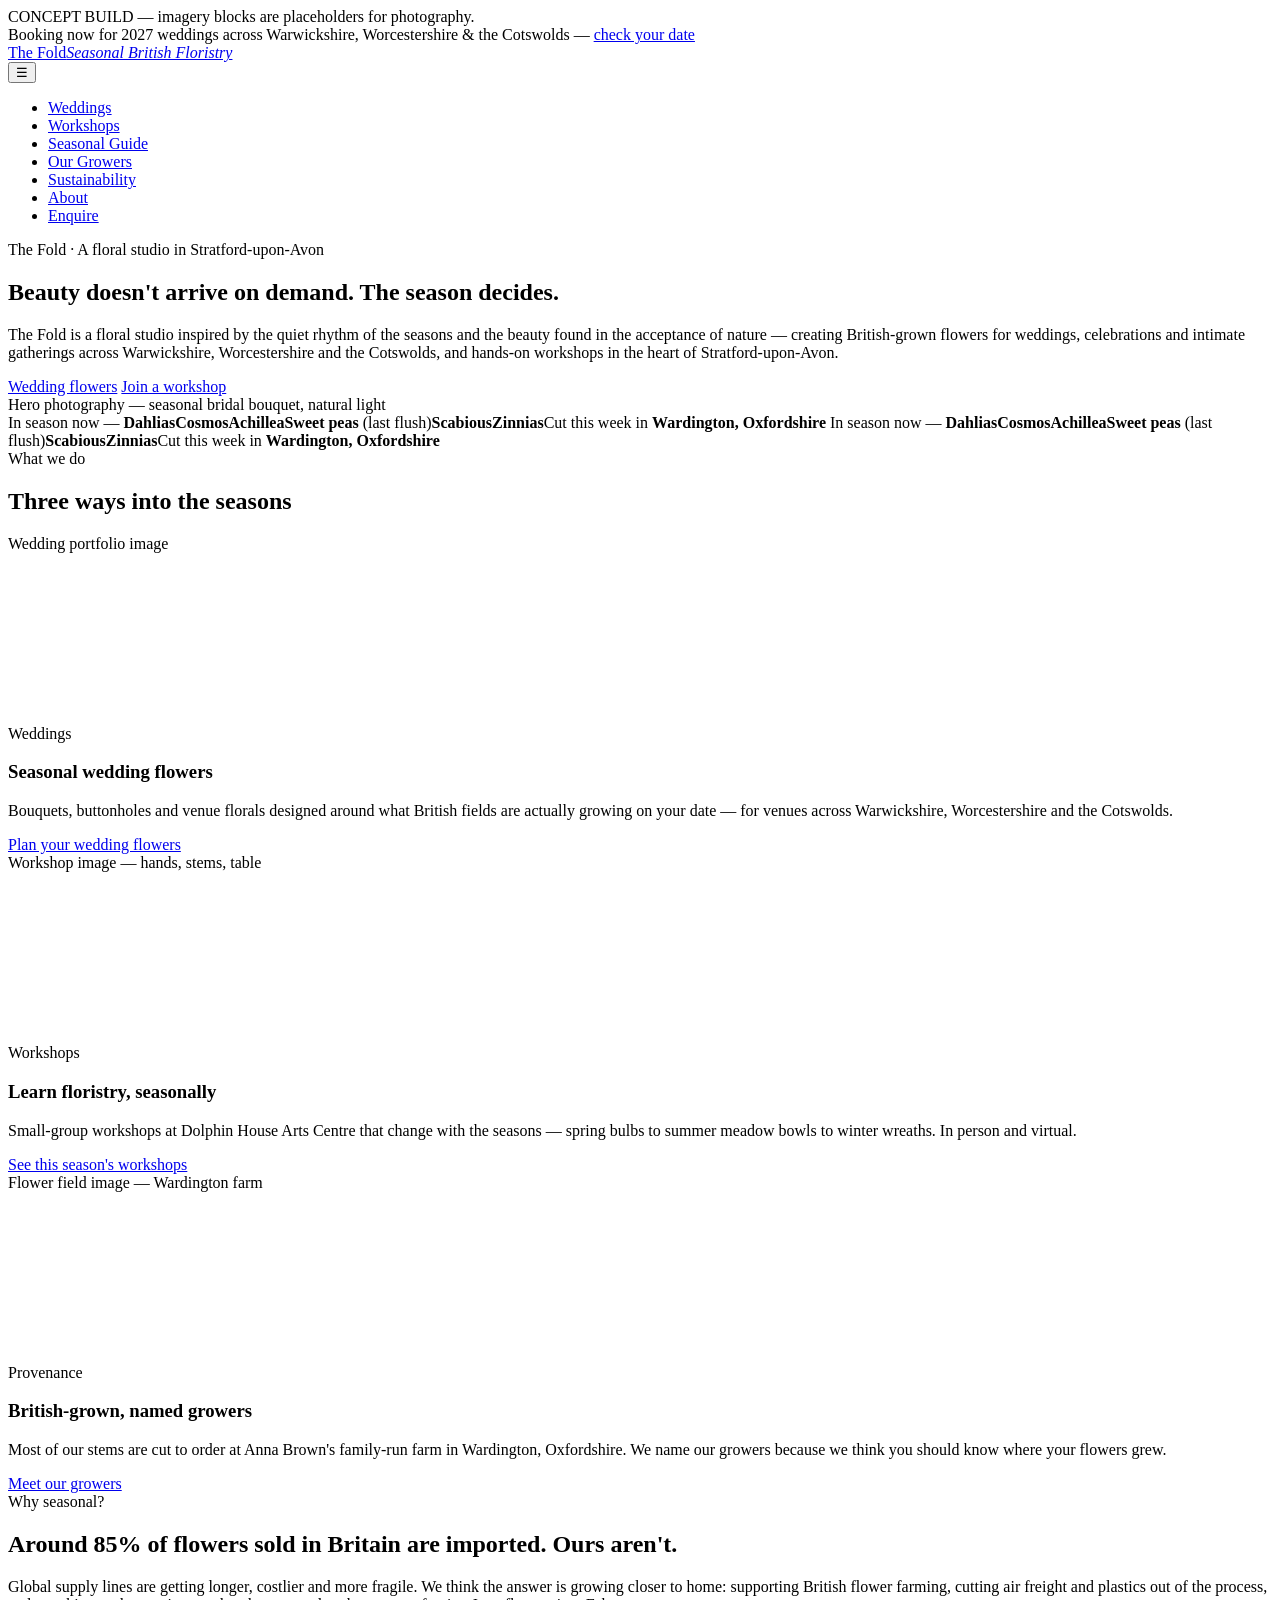
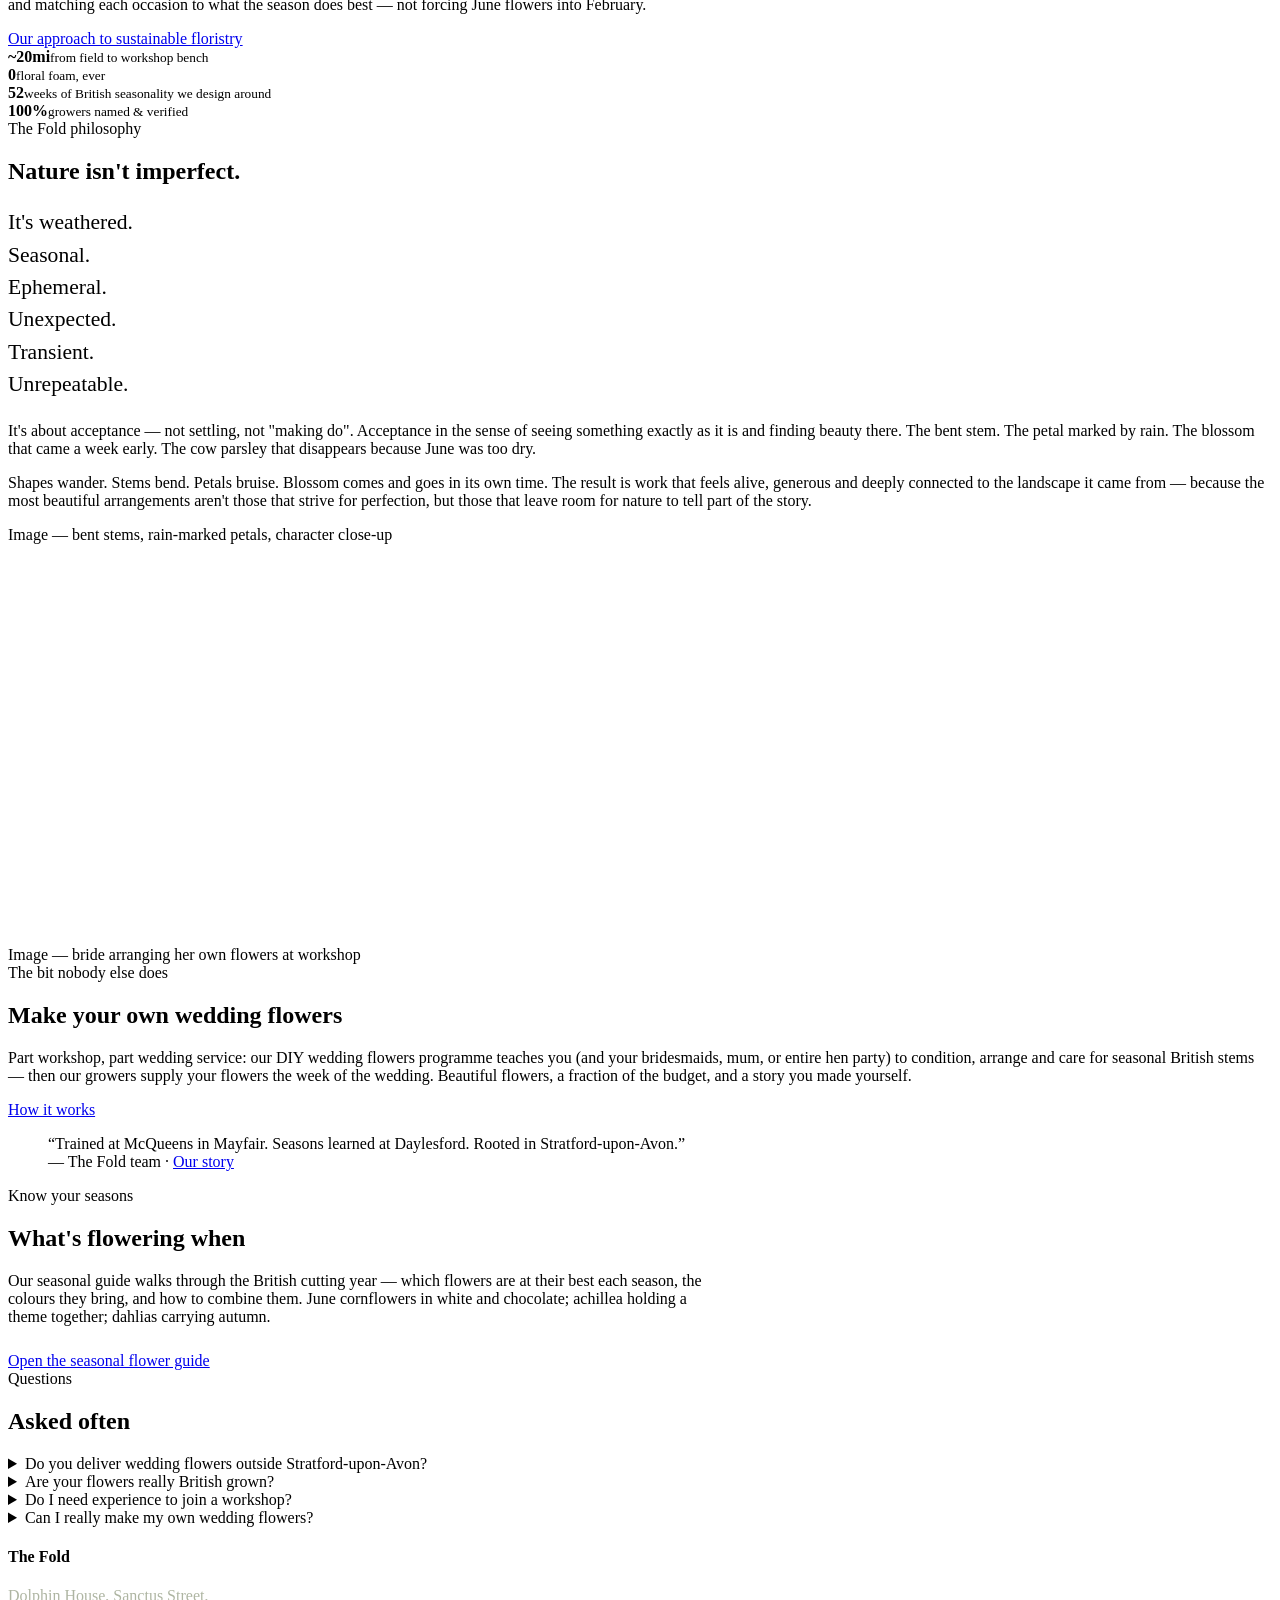
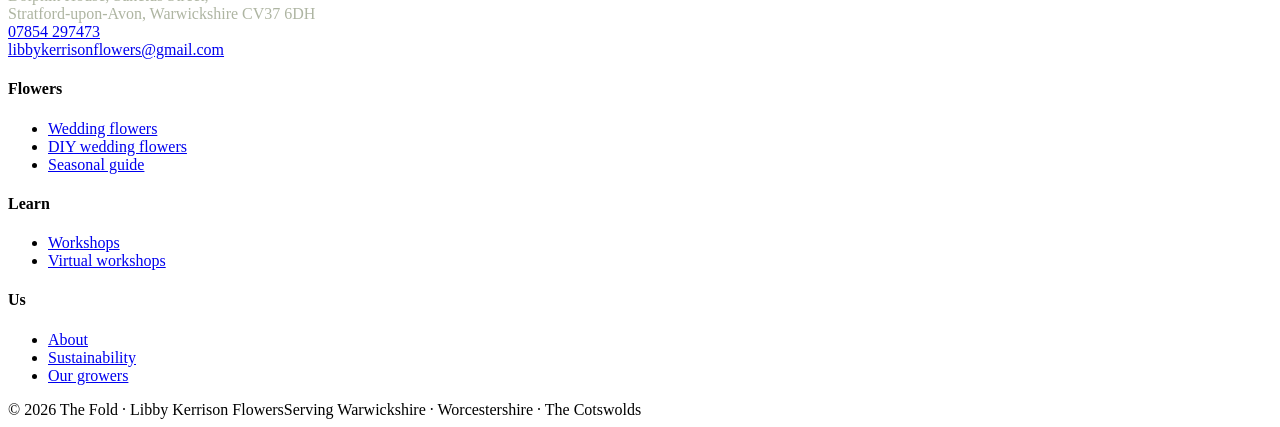
==== index.html @ e468b346 "New Pages" ====
<!DOCTYPE html>
<html lang="en-GB">
<head>
<meta charset="UTF-8">
<meta name="viewport" content="width=device-width, initial-scale=1">
<title>Seasonal British Wedding Flowers & Floristry Workshops | Stratford-upon-Avon | The Fold Floristry</title>
<meta name="description" content="Sustainable florist in Stratford-upon-Avon creating seasonal, British-grown wedding flowers across Warwickshire, Worcestershire & the Cotswolds — plus hands-on floristry workshops. McQueens-trained.">
<link rel="canonical" href="https://libbykerrisonflowers.co.uk/">
<meta property="og:title" content="The Fold — Seasonal British Floristry, Stratford-upon-Avon">
<meta property="og:description" content="Seasonal, British-grown wedding flowers and floristry workshops in the heart of Stratford-upon-Avon.">
<meta property="og:type" content="website">
<link rel="preconnect" href="https://fonts.googleapis.com">
<link rel="preconnect" href="https://fonts.gstatic.com" crossorigin>
<link href="https://fonts.googleapis.com/css2?family=Fraunces:opsz,wght@9..144,400;9..144,560;9..144,600&family=Inter:wght@400;500;600;700&display=swap" rel="stylesheet">
<link rel="stylesheet" href="css/style.css">
<script type="application/ld+json">
{
  "@context": "https://schema.org",
  "@type": "Florist",
  "name": "The Fold (Libby Kerrison Flowers)",
  "description": "Sustainable florist and flower school specialising in seasonal, British-grown flowers for weddings, events and hands-on workshops.",
  "address": {"@type": "PostalAddress","streetAddress": "Dolphin House, Sanctus Street","addressLocality": "Stratford-upon-Avon","addressRegion": "Warwickshire","postalCode": "CV37 6DH","addressCountry": "GB"},
  "telephone": "+44 7854 297473",
  "email": "libbykerrisonflowers@gmail.com",
  "url": "https://libbykerrisonflowers.co.uk/",
  "areaServed": ["Warwickshire","Worcestershire","Cotswolds","Stratford-upon-Avon"],
  "sameAs": ["https://www.instagram.com/libbykerrisonflowers"]
}
</script>
<script type="application/ld+json">
{
  "@context": "https://schema.org",
  "@type": "FAQPage",
  "mainEntity": [
    {"@type":"Question","name":"Do you deliver wedding flowers outside Stratford-upon-Avon?","acceptedAnswer":{"@type":"Answer","text":"Yes — we work with couples across Warwickshire, Worcestershire and the Cotswolds, and travel to venues throughout the region."}},
    {"@type":"Question","name":"Are your flowers really British grown?","acceptedAnswer":{"@type":"Answer","text":"The majority of our stems come from Anna Brown's family-run flower farm in Wardington, Oxfordshire, supplemented by a small network of verified British growers. In deep winter we are honest about what Britain can and cannot grow."}},
    {"@type":"Question","name":"Do I need experience to join a workshop?","acceptedAnswer":{"@type":"Answer","text":"None at all. Our workshops are designed for complete beginners as well as returning flower lovers, and every session ends with an arrangement you take home."}},
    {"@type":"Question","name":"Can I make my own wedding flowers?","acceptedAnswer":{"@type":"Answer","text":"Yes — our DIY wedding flowers programme teaches brides, grooms and wedding parties to condition, arrange and care for their own seasonal flowers, with our growers supplying the stems."}}
  ]
}
</script>
</head>
<body>
<div class="placeholder-note">CONCEPT BUILD — imagery blocks are placeholders for photography.</div>
<div class="top-note">Booking now for 2027 weddings across Warwickshire, Worcestershire &amp; the Cotswolds — <a href="weddings.html">check your date</a></div>
<header class="site">
  <div class="nav">
    <a class="logo" href="index.html">The Fold<em>Seasonal British Floristry</em></a>
    <nav aria-label="Main">
      <button class="burger" aria-label="Menu">☰</button>
      <ul>
        <li><a href="weddings.html">Weddings</a></li>
        <li><a href="workshops.html">Workshops</a></li>
        <li><a href="seasonal-guide.html">Seasonal Guide</a></li>
        <li><a href="british-grown-flowers.html">Our Growers</a></li>
        <li><a href="sustainable-floristry.html">Sustainability</a></li>
        <li><a href="about.html">About</a></li>
        <li><a class="cta" href="weddings.html#enquire">Enquire</a></li>
      </ul>
    </nav>
  </div>
</header>

<main>
<section class="hero">
  <div class="wrap">
    <div>
      <span class="eyebrow">The Fold · A floral studio in Stratford-upon-Avon</span>
      <h1>Beauty doesn't arrive on demand. The season decides.</h1>
      <p class="lede">The Fold is a floral studio inspired by the quiet rhythm of the seasons and the beauty found in the acceptance of nature — creating British-grown flowers for weddings, celebrations and intimate gatherings across Warwickshire, Worcestershire and the Cotswolds, and hands-on workshops in the heart of Stratford-upon-Avon.</p>
      <a class="btn btn-primary" href="weddings.html">Wedding flowers</a>
      <a class="btn btn-ghost" href="workshops.html">Join a workshop</a>
    </div>
    <div class="hero-art ph ph-1"><span>Hero photography — seasonal bridal bouquet, natural light</span></div>
  </div>
</section>

<div class="ticker" aria-label="In season now">
  <div class="ticker-inner">
    <span>In season now — <b>Dahlias</b></span><span><b>Cosmos</b></span><span><b>Achillea</b></span><span><b>Sweet peas</b> (last flush)</span><span><b>Scabious</b></span><span><b>Zinnias</b></span><span>Cut this week in <b>Wardington, Oxfordshire</b></span>
    <span>In season now — <b>Dahlias</b></span><span><b>Cosmos</b></span><span><b>Achillea</b></span><span><b>Sweet peas</b> (last flush)</span><span><b>Scabious</b></span><span><b>Zinnias</b></span><span>Cut this week in <b>Wardington, Oxfordshire</b></span>
  </div>
</div>

<section>
  <div class="wrap">
    <span class="eyebrow">What we do</span>
    <h2>Three ways into the seasons</h2>
    <div class="grid3">
      <article class="card reveal">
        <div class="ph ph-2" style="min-height:190px"><span>Wedding portfolio image</span></div>
        <span class="tag">Weddings</span>
        <h3>Seasonal wedding flowers</h3>
        <p>Bouquets, buttonholes and venue florals designed around what British fields are actually growing on your date — for venues across Warwickshire, Worcestershire and the Cotswolds.</p>
        <a class="more" href="weddings.html">Plan your wedding flowers</a>
      </article>
      <article class="card reveal">
        <div class="ph ph-3" style="min-height:190px"><span>Workshop image — hands, stems, table</span></div>
        <span class="tag">Workshops</span>
        <h3>Learn floristry, seasonally</h3>
        <p>Small-group workshops at Dolphin House Arts Centre that change with the seasons — spring bulbs to summer meadow bowls to winter wreaths. In person and virtual.</p>
        <a class="more" href="workshops.html">See this season's workshops</a>
      </article>
      <article class="card reveal">
        <div class="ph ph-4" style="min-height:190px"><span>Flower field image — Wardington farm</span></div>
        <span class="tag">Provenance</span>
        <h3>British-grown, named growers</h3>
        <p>Most of our stems are cut to order at Anna Brown's family-run farm in Wardington, Oxfordshire. We name our growers because we think you should know where your flowers grew.</p>
        <a class="more" href="british-grown-flowers.html">Meet our growers</a>
      </article>
    </div>
  </div>
</section>

<section class="band-deep">
  <div class="wrap split">
    <div class="reveal">
      <span class="eyebrow" style="color:var(--sun)">Why seasonal?</span>
      <h2>Around 85% of flowers sold in Britain are imported. Ours aren't.</h2>
      <p>Global supply lines are getting longer, costlier and more fragile. We think the answer is growing closer to home: supporting British flower farming, cutting air freight and plastics out of the process, and matching each occasion to what the season does best — not forcing June flowers into February.</p>
      <a class="btn btn-clay" href="sustainable-floristry.html" style="margin-top:18px">Our approach to sustainable floristry</a>
    </div>
    <div class="stats reveal" style="grid-template-columns:repeat(2,1fr)">
      <div class="stat"><b>~20mi</b><small>from field to workshop bench</small></div>
      <div class="stat"><b>0</b><small>floral foam, ever</small></div>
      <div class="stat"><b>52</b><small>weeks of British seasonality we design around</small></div>
      <div class="stat"><b>100%</b><small>growers named &amp; verified</small></div>
    </div>
  </div>
</section>

<section class="band-clay">
  <div class="wrap split">
    <div class="reveal">
      <span class="eyebrow">The Fold philosophy</span>
      <h2>Nature isn't imperfect.</h2>
      <p class="serif" style="font-size:1.35rem;line-height:1.5;color:var(--ink)">It's weathered.<br>Seasonal.<br>Ephemeral.<br>Unexpected.<br>Transient.<br>Unrepeatable.</p>
      <p style="margin-top:18px">It's about acceptance — not settling, not "making do". Acceptance in the sense of seeing something exactly as it is and finding beauty there. The bent stem. The petal marked by rain. The blossom that came a week early. The cow parsley that disappears because June was too dry.</p>
      <p style="margin-top:12px">Shapes wander. Stems bend. Petals bruise. Blossom comes and goes in its own time. The result is work that feels alive, generous and deeply connected to the landscape it came from — because the most beautiful arrangements aren't those that strive for perfection, but those that leave room for nature to tell part of the story.</p>
    </div>
    <div class="ph ph-4" style="min-height:420px"><span>Image — bent stems, rain-marked petals, character close-up</span></div>
  </div>
</section>

<section>
  <div class="wrap split">
    <div class="ph ph-5 reveal"><span>Image — bride arranging her own flowers at workshop</span></div>
    <div class="reveal">
      <span class="eyebrow">The bit nobody else does</span>
      <h2>Make your own wedding flowers</h2>
      <p>Part workshop, part wedding service: our DIY wedding flowers programme teaches you (and your bridesmaids, mum, or entire hen party) to condition, arrange and care for seasonal British stems — then our growers supply your flowers the week of the wedding. Beautiful flowers, a fraction of the budget, and a story you made yourself.</p>
      <a class="btn btn-primary" href="diy-wedding-flowers.html" style="margin-top:14px">How it works</a>
    </div>
  </div>
</section>

<section class="band-sage tight">
  <div class="wrap">
    <blockquote class="reveal">
      “Trained at McQueens in Mayfair. Seasons learned at Daylesford. Rooted in Stratford-upon-Avon.”
      <footer>— The Fold team · <a href="about.html">Our story</a></footer>
    </blockquote>
  </div>
</section>

<section>
  <div class="wrap">
    <span class="eyebrow">Know your seasons</span>
    <h2>What's flowering when</h2>
    <p style="max-width:44em;margin-bottom:26px">Our seasonal guide walks through the British cutting year — which flowers are at their best each season, the colours they bring, and how to combine them. June cornflowers in white and chocolate; achillea holding a theme together; dahlias carrying autumn.</p>
    <a class="btn btn-ghost" style="margin-left:0" href="seasonal-guide.html">Open the seasonal flower guide</a>
  </div>
</section>

<section class="band-paper">
  <div class="wrap" style="max-width:820px">
    <span class="eyebrow">Questions</span>
    <h2>Asked often</h2>
    <details><summary>Do you deliver wedding flowers outside Stratford-upon-Avon?</summary><p>Yes — we work with couples across Warwickshire, Worcestershire and the Cotswolds, and travel to venues throughout the region.</p></details>
    <details><summary>Are your flowers really British grown?</summary><p>The majority of our stems come from Anna Brown's family-run flower farm in Wardington, Oxfordshire, supplemented by a small network of verified British growers. In deep winter we're honest about what Britain can and cannot grow — and design accordingly.</p></details>
    <details><summary>Do I need experience to join a workshop?</summary><p>None at all. Workshops are designed for complete beginners as well as returning flower lovers, and every session ends with an arrangement you take home.</p></details>
    <details><summary>Can I really make my own wedding flowers?</summary><p>Yes — the DIY wedding flowers programme covers conditioning, arranging and flower care across one or more sessions, with stems supplied by our growers the week of your wedding.</p></details>
  </div>
</section>
</main>

<footer class="site">
  <div class="wrap">
    <div class="foot-grid">
      <div>
        <h4>The Fold</h4>
        <p style="color:#AEB5A2">Dolphin House, Sanctus Street,<br>Stratford-upon-Avon, Warwickshire CV37 6DH<br><a href="tel:+447854297473">07854 297473</a><br><a href="mailto:libbykerrisonflowers@gmail.com">libbykerrisonflowers@gmail.com</a></p>
      </div>
      <div><h4>Flowers</h4><ul><li><a href="weddings.html">Wedding flowers</a></li><li><a href="diy-wedding-flowers.html">DIY wedding flowers</a></li><li><a href="seasonal-guide.html">Seasonal guide</a></li></ul></div>
      <div><h4>Learn</h4><ul><li><a href="workshops.html">Workshops</a></li><li><a href="workshops.html#virtual">Virtual workshops</a></li></ul></div>
      <div><h4>Us</h4><ul><li><a href="about.html">About</a></li><li><a href="sustainable-floristry.html">Sustainability</a></li><li><a href="british-grown-flowers.html">Our growers</a></li></ul></div>
    </div>
    <div class="legal"><span>© 2026 The Fold · Libby Kerrison Flowers</span><span>Serving Warwickshire · Worcestershire · The Cotswolds</span></div>
  </div>
</footer>
<script src="js/main.js"></script>
</body>
</html>
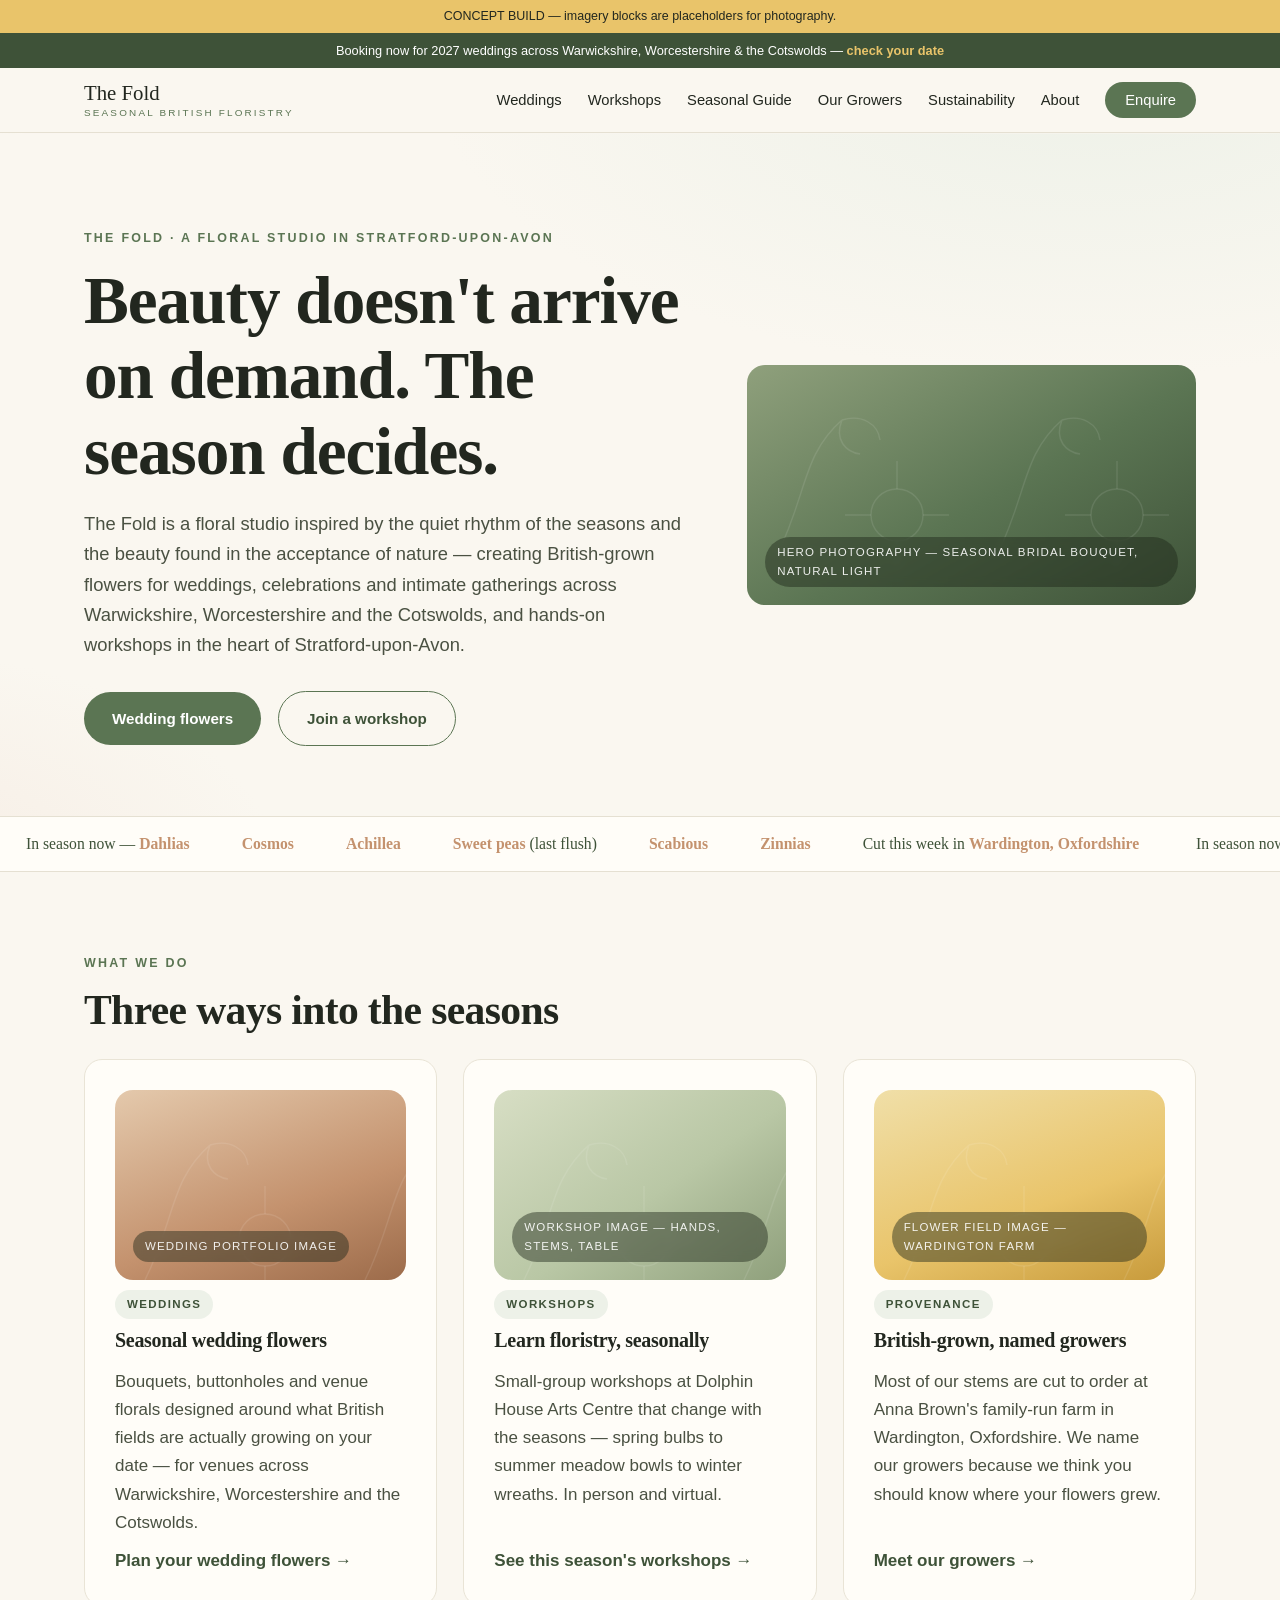
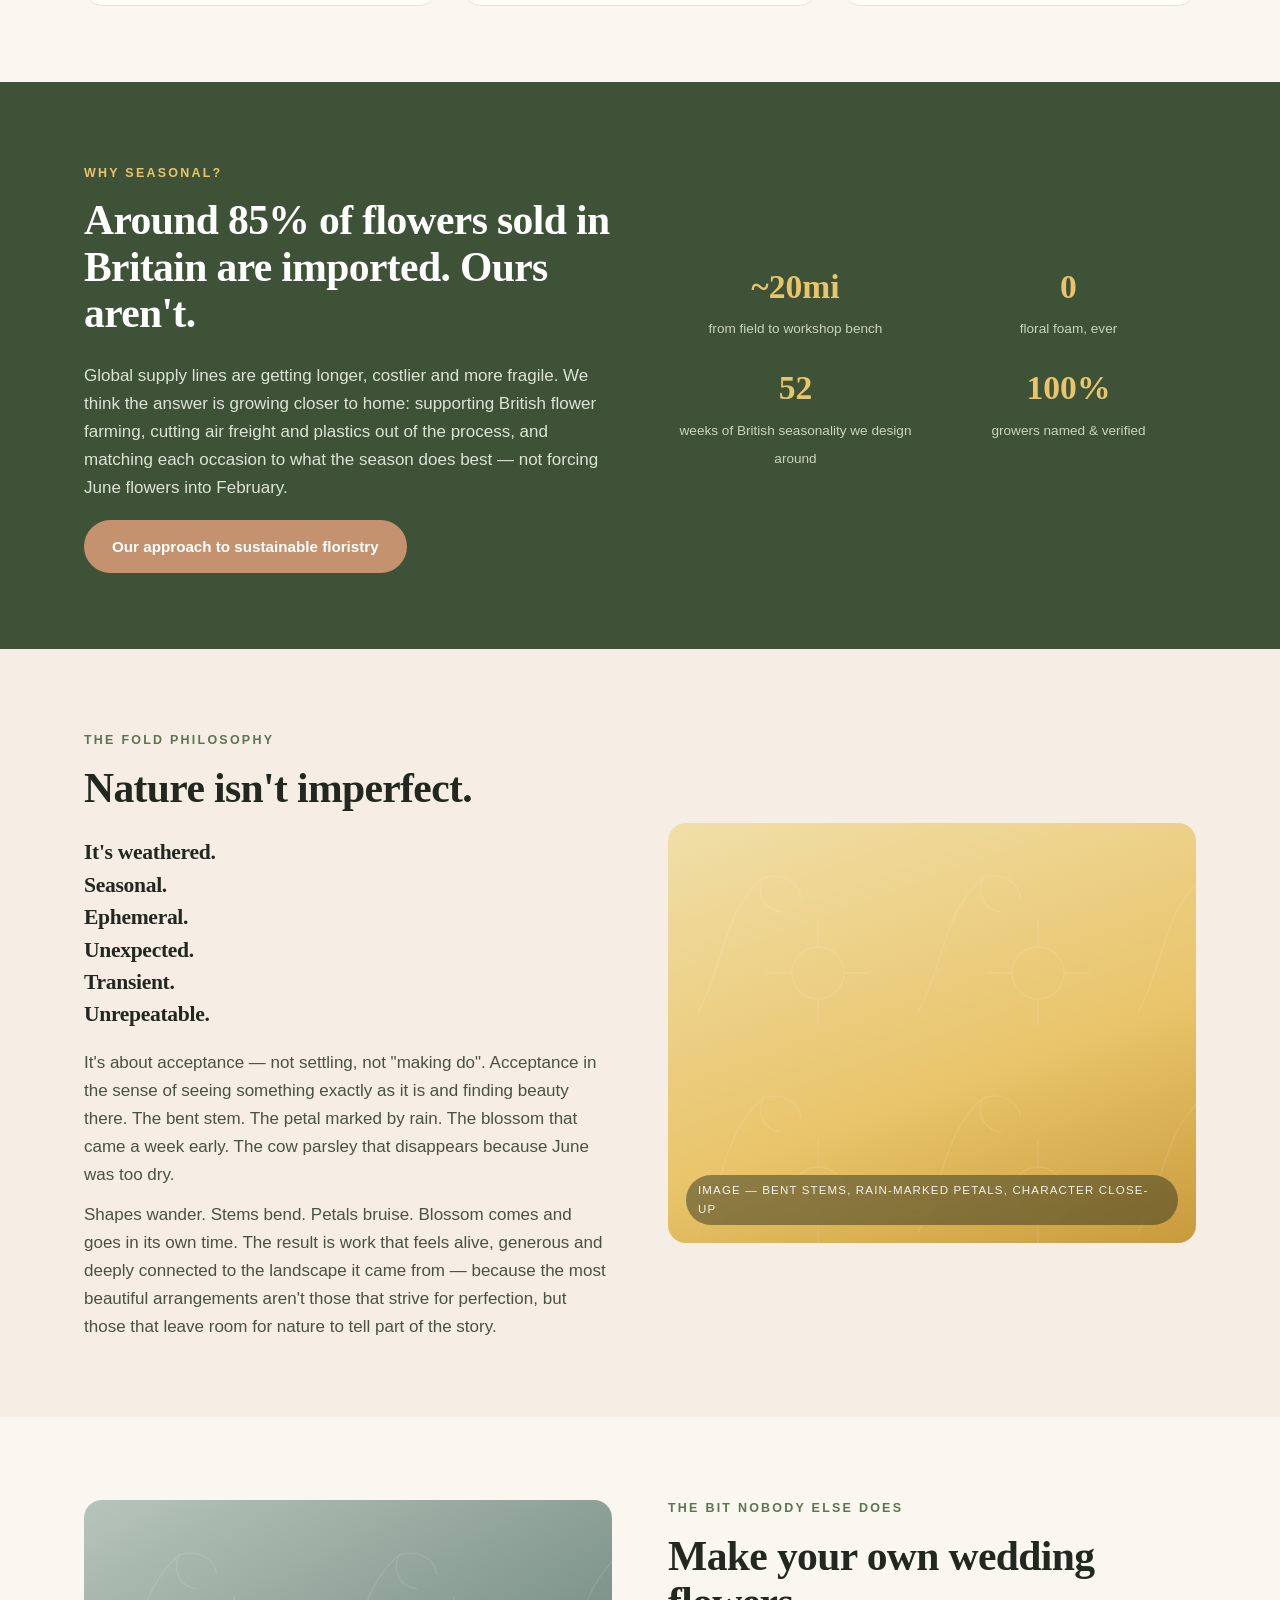
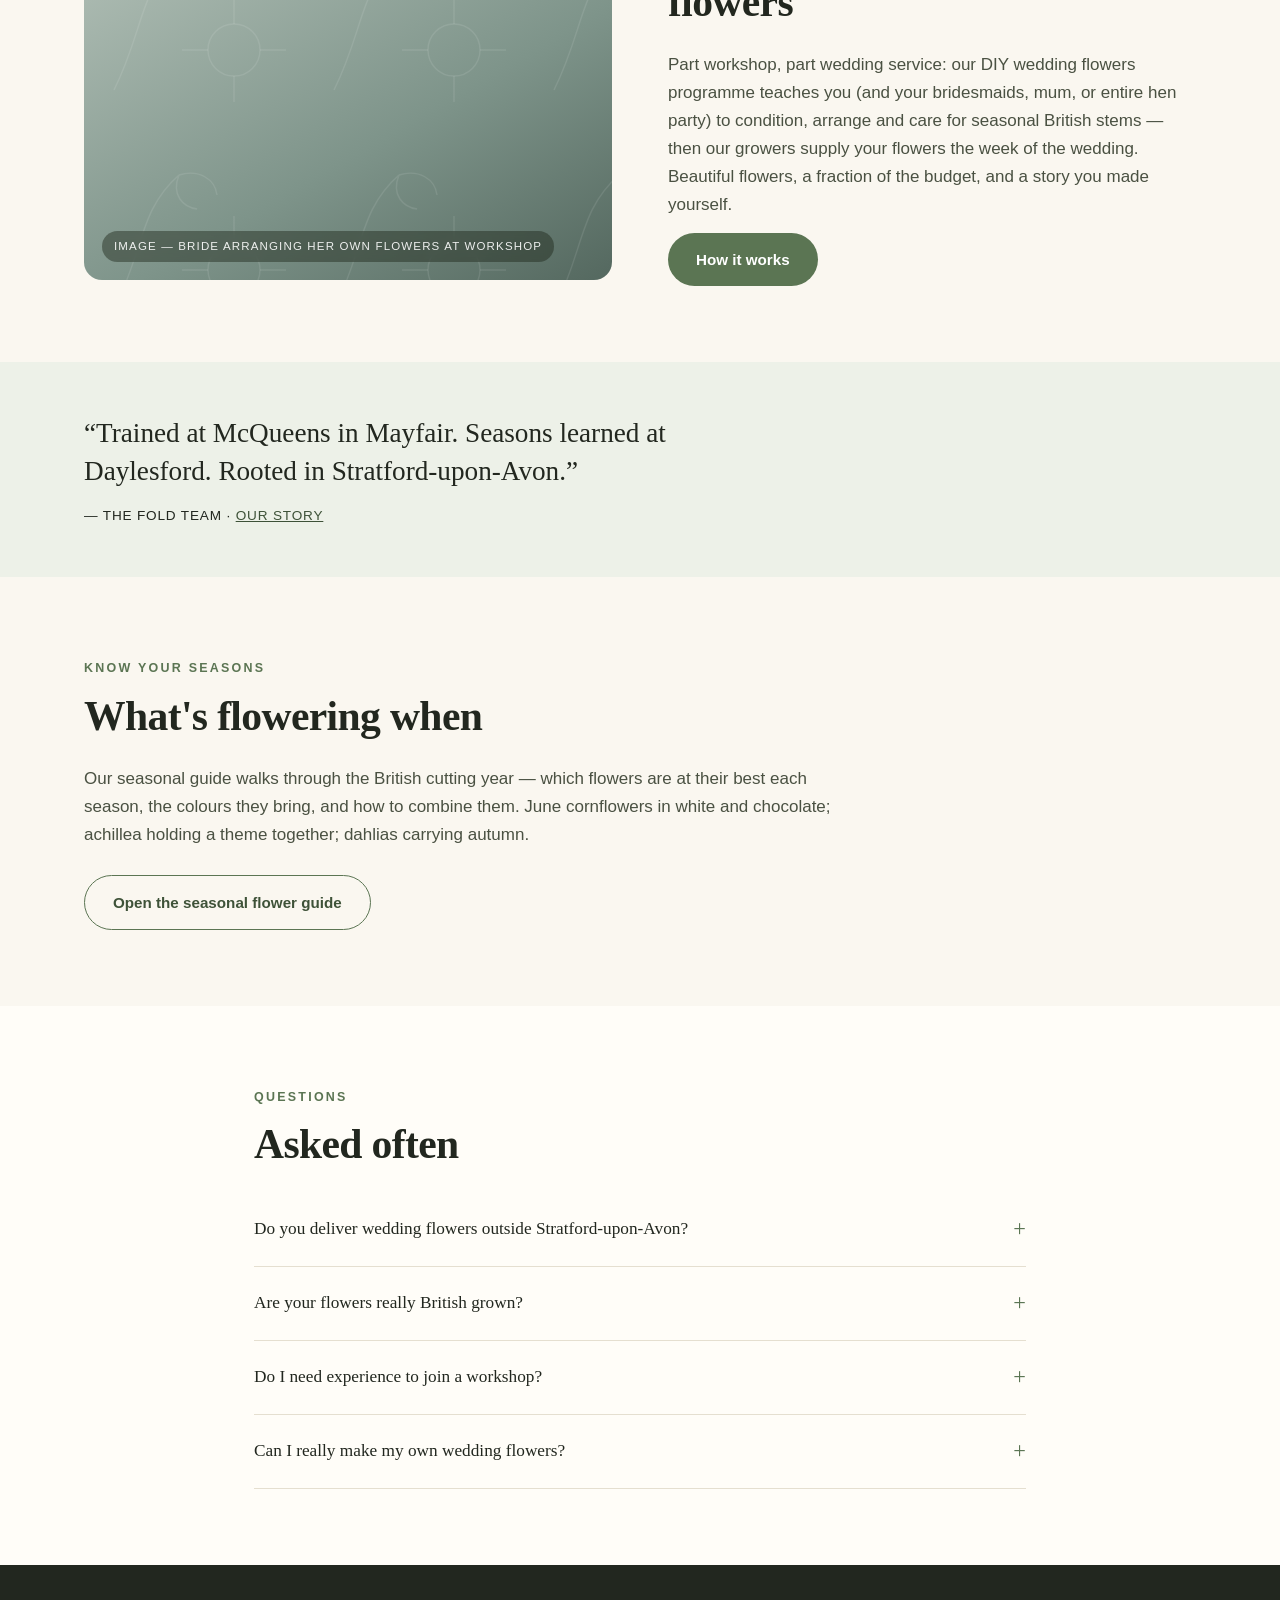
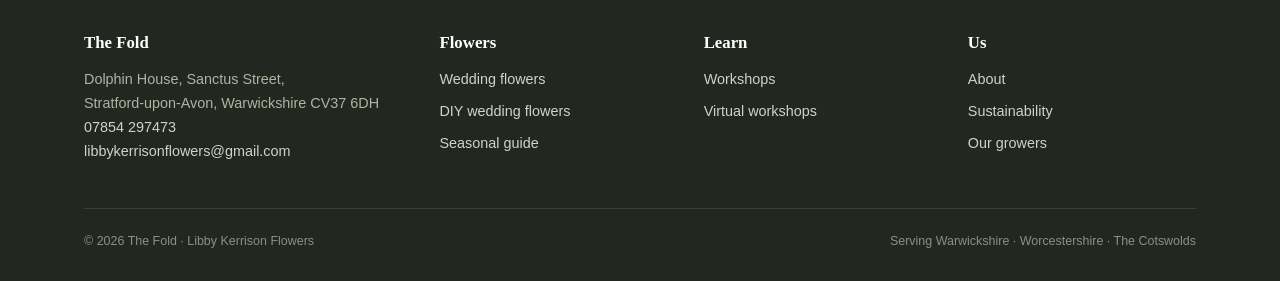
==== commit 4671ce7a: "Design Palette Updated" ====
--- a/index.html
+++ b/index.html
@@ -11,7 +11,7 @@
 <meta property="og:type" content="website">
 <link rel="preconnect" href="https://fonts.googleapis.com">
 <link rel="preconnect" href="https://fonts.gstatic.com" crossorigin>
-<link href="https://fonts.googleapis.com/css2?family=Fraunces:opsz,wght@9..144,400;9..144,560;9..144,600&family=Inter:wght@400;500;600;700&display=swap" rel="stylesheet">
+<link href="https://fonts.googleapis.com/css2?family=Newsreader:ital,opsz,wght@0,6..72,300;0,6..72,400;1,6..72,300&family=Schibsted+Grotesk:wght@400;500;600&display=swap" rel="stylesheet">
 <link rel="stylesheet" href="css/style.css">
 <script type="application/ld+json">
 {
--- a/css/style.css
+++ b/css/style.css
@@ -0,0 +1,175 @@
+/* The Fold — editorial/organic design system */
+:root{
+  --cream:#FAF7F0; --paper:#FFFDF8; --ink:#22271F; --ink-soft:#4A5142;
+  --sage:#5B7553; --sage-deep:#3E5238; --sage-tint:#EDF1E8;
+  --clay:#C4926E; --clay-tint:#F6EDE4;
+  --meadow:#B9C7A5; --sun:#E9C46A;
+  --serif:"Fraunces",Georgia,serif; --sans:"Inter",-apple-system,Segoe UI,sans-serif;
+  --max:1160px; --radius:18px;
+}
+*{margin:0;padding:0;box-sizing:border-box}
+html{scroll-behavior:smooth}
+body{font-family:var(--sans);color:var(--ink);background:var(--cream);line-height:1.65;font-size:17px}
+img{max-width:100%;display:block}
+a{color:var(--sage-deep)}
+h1,h2,h3,.serif{font-family:var(--serif);font-weight:560;line-height:1.12;letter-spacing:-.015em}
+h1{font-size:clamp(2.4rem,5.4vw,4.2rem)}
+h2{font-size:clamp(1.7rem,3.4vw,2.6rem);margin-bottom:.6em}
+h3{font-size:1.25rem;margin-bottom:.35em}
+p{color:var(--ink-soft)}
+.wrap{max-width:var(--max);margin:0 auto;padding:0 24px}
+.eyebrow{display:inline-block;font-size:.78rem;letter-spacing:.18em;text-transform:uppercase;color:var(--sage);font-weight:600;margin-bottom:14px}
+
+/* header */
+.top-note{background:var(--sage-deep);color:#fff;text-align:center;font-size:.8rem;padding:7px 16px}
+.top-note a{color:var(--sun);text-decoration:none;font-weight:600}
+header.site{position:sticky;top:0;z-index:50;background:rgba(250,247,240,.92);backdrop-filter:blur(10px);border-bottom:1px solid #E5E0D2}
+.nav{display:flex;align-items:center;justify-content:space-between;padding:14px 24px;max-width:var(--max);margin:0 auto}
+.logo{font-family:var(--serif);font-size:1.3rem;color:var(--ink);text-decoration:none;line-height:1.1}
+.logo em{display:block;font-family:var(--sans);font-style:normal;font-size:.62rem;letter-spacing:.22em;text-transform:uppercase;color:var(--sage);margin-top:3px}
+nav ul{display:flex;gap:26px;list-style:none;align-items:center}
+nav a{text-decoration:none;color:var(--ink);font-size:.92rem;font-weight:500}
+nav a:hover{color:var(--sage)}
+nav a.cta{background:var(--sage);color:#fff;padding:10px 20px;border-radius:999px;transition:background .2s}
+nav a.cta:hover{background:var(--sage-deep);color:#fff}
+.burger{display:none;background:none;border:none;font-size:1.6rem;cursor:pointer;color:var(--ink)}
+@media(max-width:880px){
+  .burger{display:block}
+  nav ul{display:none;position:absolute;top:100%;left:0;right:0;background:var(--paper);flex-direction:column;padding:22px;gap:16px;border-bottom:1px solid #E5E0D2;box-shadow:0 18px 30px rgba(30,35,25,.08)}
+  nav ul.open{display:flex}
+}
+
+/* hero */
+.hero{position:relative;overflow:hidden;padding:90px 0 70px;background:
+ radial-gradient(1100px 520px at 85% -10%, var(--sage-tint) 0%, transparent 60%),
+ radial-gradient(700px 420px at -8% 110%, var(--clay-tint) 0%, transparent 55%)}
+.hero .wrap{display:grid;grid-template-columns:1.15fr .85fr;gap:56px;align-items:center}
+.hero p.lede{font-size:1.15rem;margin:20px 0 30px;max-width:34em}
+.hero-art{position:relative;min-height:420px;border-radius:var(--radius)}
+@media(max-width:880px){.hero .wrap{grid-template-columns:1fr}.hero-art{min-height:300px}}
+
+/* buttons */
+.btn{display:inline-block;text-decoration:none;font-weight:600;font-size:.95rem;padding:14px 28px;border-radius:999px;transition:.2s}
+.btn-primary{background:var(--sage);color:#fff}
+.btn-primary:hover{background:var(--sage-deep)}
+.btn-ghost{border:1.5px solid var(--sage);color:var(--sage-deep);margin-left:12px}
+.btn-ghost:hover{background:var(--sage-tint)}
+.btn-clay{background:var(--clay);color:#fff}
+.btn-clay:hover{filter:brightness(.92)}
+
+/* sections */
+section{padding:76px 0}
+section.tight{padding:52px 0}
+.band-sage{background:var(--sage-tint)}
+.band-deep{background:var(--sage-deep);color:#fff}
+.band-deep h2,.band-deep h3{color:#fff}
+.band-deep p{color:#DCE4D4}
+.band-clay{background:var(--clay-tint)}
+.band-paper{background:var(--paper)}
+
+/* cards */
+.grid3{display:grid;grid-template-columns:repeat(3,1fr);gap:26px}
+.grid2{display:grid;grid-template-columns:repeat(2,1fr);gap:26px}
+@media(max-width:880px){.grid3,.grid2{grid-template-columns:1fr}}
+.card{background:var(--paper);border:1px solid #E9E4D6;border-radius:var(--radius);padding:30px;display:flex;flex-direction:column;gap:10px;transition:transform .25s,box-shadow .25s}
+.card:hover{transform:translateY(-4px);box-shadow:0 20px 40px rgba(45,55,38,.09)}
+.card .tag{align-self:flex-start;font-size:.72rem;letter-spacing:.12em;text-transform:uppercase;font-weight:700;color:var(--sage-deep);background:var(--sage-tint);padding:5px 12px;border-radius:999px}
+.card a.more{margin-top:auto;font-weight:600;text-decoration:none}
+.card a.more:after{content:" →"}
+
+/* image placeholders (concept build) */
+.ph{border-radius:var(--radius);position:relative;overflow:hidden;min-height:240px;display:flex;align-items:flex-end;padding:18px}
+.ph span{font-size:.72rem;letter-spacing:.1em;text-transform:uppercase;color:rgba(255,255,255,.9);background:rgba(30,38,26,.45);padding:6px 12px;border-radius:999px;backdrop-filter:blur(4px)}
+.ph-1{background:linear-gradient(150deg,#8FA07C,#5B7553 55%,#3E5238)}
+.ph-2{background:linear-gradient(160deg,#E4C9AC,#C4926E 60%,#9C6B4A)}
+.ph-3{background:linear-gradient(145deg,#D7DEC4,#B9C7A5 55%,#8FA07C)}
+.ph-4{background:linear-gradient(160deg,#F0DFA8,#E9C46A 60%,#C89B3C)}
+.ph-5{background:linear-gradient(150deg,#B7C4BB,#7E948A 60%,#54685F)}
+.ph:before{content:"";position:absolute;inset:0;background:url('data:image/svg+xml;utf8,<svg xmlns="http://www.w3.org/2000/svg" width="220" height="220" viewBox="0 0 220 220"><g fill="none" stroke="rgba(255,255,255,0.16)" stroke-width="1.4"><path d="M30 190 C60 130 55 90 95 55 M95 55 c-8 20 4 32 18 34 M95 55 c20-6 36 4 38 20"/><circle cx="150" cy="150" r="26"/><path d="M150 124 v-28 M150 176 v26 M124 150 h-26 M176 150 h26"/></g></svg>') repeat;opacity:.6}
+
+/* seasonal ticker */
+.ticker{border-block:1px solid #E5E0D2;background:var(--paper);overflow:hidden;padding:13px 0;white-space:nowrap}
+.ticker-inner{display:inline-block;animation:tick 38s linear infinite}
+.ticker span{font-family:var(--serif);font-size:.98rem;color:var(--sage-deep);margin:0 26px}
+.ticker b{color:var(--clay)}
+@keyframes tick{from{transform:translateX(0)}to{transform:translateX(-50%)}}
+
+/* split feature */
+.split{display:grid;grid-template-columns:1fr 1fr;gap:56px;align-items:center}
+@media(max-width:880px){.split{grid-template-columns:1fr}}
+.split .ph{min-height:380px}
+
+/* stat strip */
+.stats{display:grid;grid-template-columns:repeat(4,1fr);gap:18px;text-align:center}
+@media(max-width:880px){.stats{grid-template-columns:repeat(2,1fr)}}
+.stat b{display:block;font-family:var(--serif);font-size:2.1rem;color:var(--sage-deep)}
+.band-deep .stat b{color:var(--sun)}
+.stat small{font-size:.85rem;color:var(--ink-soft)}
+.band-deep .stat small{color:#C9D4BE}
+
+/* lists */
+.checks{list-style:none;display:grid;gap:12px;margin:18px 0}
+.checks li{padding-left:30px;position:relative;color:var(--ink-soft)}
+.checks li:before{content:"✿";position:absolute;left:0;color:var(--sage);font-size:1rem}
+
+/* season switcher */
+.season-tabs{display:flex;gap:10px;flex-wrap:wrap;margin:26px 0 34px}
+.season-tabs button{font-family:var(--serif);font-size:1rem;padding:11px 24px;border-radius:999px;border:1.5px solid #D8D2C0;background:var(--paper);cursor:pointer;transition:.2s;color:var(--ink)}
+.season-tabs button.active{background:var(--sage);border-color:var(--sage);color:#fff}
+.season-panel{display:none}
+.season-panel.active{display:block;animation:fade .45s}
+@keyframes fade{from{opacity:0;transform:translateY(8px)}to{opacity:1}}
+.flower-row{display:grid;grid-template-columns:150px 1fr 1fr;gap:18px;padding:20px 0;border-bottom:1px solid #E7E1D2;align-items:start}
+@media(max-width:760px){.flower-row{grid-template-columns:1fr}}
+.flower-row .name{font-family:var(--serif);font-size:1.12rem}
+.flower-row .name small{display:block;font-family:var(--sans);font-size:.76rem;color:var(--clay);letter-spacing:.08em;text-transform:uppercase;margin-top:4px}
+
+/* timeline */
+.steps{counter-reset:s;display:grid;gap:0}
+.step{position:relative;padding:0 0 34px 56px;counter-increment:s}
+.step:before{content:counter(s,decimal-leading-zero);position:absolute;left:0;top:-2px;font-family:var(--serif);color:var(--clay);font-size:1.15rem;font-weight:600}
+.step:after{content:"";position:absolute;left:14px;top:30px;bottom:8px;width:1px;background:#DAD3C0}
+.step:last-child:after{display:none}
+
+/* faq */
+details{border-bottom:1px solid #E5DFD0;padding:18px 0}
+details summary{font-family:var(--serif);font-size:1.08rem;cursor:pointer;list-style:none;display:flex;justify-content:space-between;align-items:center}
+details summary:after{content:"+";font-size:1.4rem;color:var(--sage);transition:.2s}
+details[open] summary:after{transform:rotate(45deg)}
+details p{padding-top:10px;max-width:56em}
+
+/* quote */
+blockquote{font-family:var(--serif);font-size:clamp(1.25rem,2.6vw,1.7rem);line-height:1.4;max-width:26em}
+blockquote footer{font-family:var(--sans);font-size:.85rem;margin-top:16px;letter-spacing:.06em;text-transform:uppercase}
+
+/* forms */
+form.enquiry{display:grid;gap:14px;background:var(--paper);border:1px solid #E9E4D6;border-radius:var(--radius);padding:32px}
+form.enquiry label{font-size:.85rem;font-weight:600}
+form.enquiry input,form.enquiry select,form.enquiry textarea{width:100%;padding:12px 14px;border:1px solid #D8D2C0;border-radius:10px;font-family:var(--sans);font-size:.95rem;background:#fff;margin-top:5px}
+form.enquiry .row{display:grid;grid-template-columns:1fr 1fr;gap:14px}
+@media(max-width:660px){form.enquiry .row{grid-template-columns:1fr}}
+
+/* footer */
+footer.site{background:var(--ink);color:#CFD4C6;padding:64px 0 30px;font-size:.9rem}
+footer.site h4{font-family:var(--serif);color:#fff;margin-bottom:12px;font-size:1.05rem}
+footer.site a{color:#CFD4C6;text-decoration:none}
+footer.site a:hover{color:var(--sun)}
+.foot-grid{display:grid;grid-template-columns:1.4fr 1fr 1fr 1fr;gap:36px;margin-bottom:44px}
+@media(max-width:880px){.foot-grid{grid-template-columns:1fr 1fr}}
+.foot-grid ul{list-style:none;display:grid;gap:8px}
+.legal{border-top:1px solid #3A4034;padding-top:22px;display:flex;justify-content:space-between;gap:16px;flex-wrap:wrap;font-size:.78rem;color:#8B927F}
+
+/* reveal */
+.reveal{opacity:0;transform:translateY(22px);transition:opacity .7s,transform .7s}
+.reveal.in{opacity:1;transform:none}
+
+/* breadcrumbs */
+.crumbs{font-size:.8rem;padding:18px 0 0;color:var(--ink-soft)}
+.crumbs a{text-decoration:none}
+
+/* page hero (interior) */
+.page-hero{padding:64px 0 50px;background:radial-gradient(900px 420px at 90% -20%,var(--sage-tint),transparent 60%)}
+.page-hero p.lede{font-size:1.12rem;max-width:40em;margin-top:16px}
+
+/* notice */
+.placeholder-note{background:var(--sun);color:var(--ink);font-size:.78rem;text-align:center;padding:6px}
